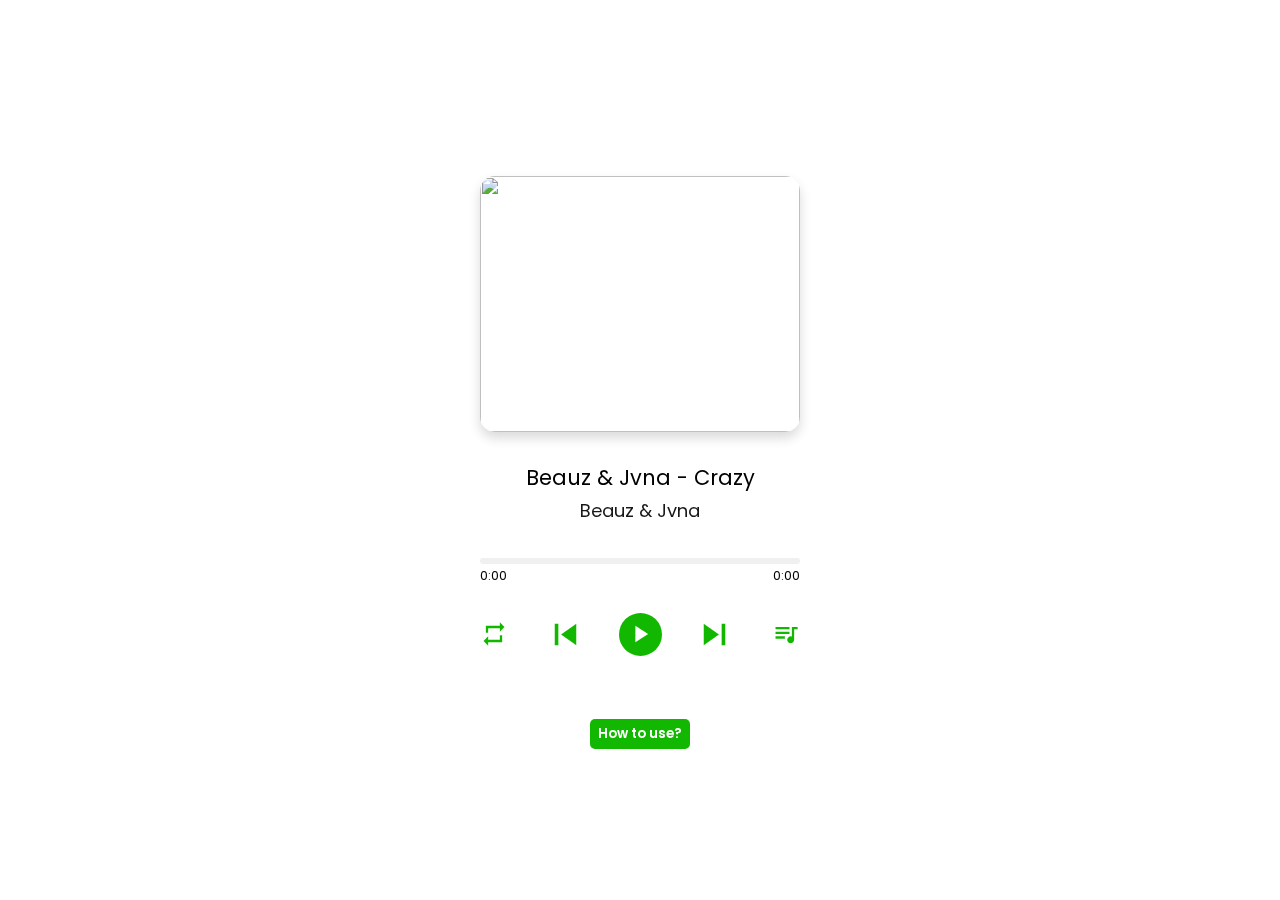
==== index.html @ ba1bf4b5 "Add files via upload" ====
<!DOCTYPE html>
<!-- Coding By Saju Talk-->
<html lang="en">
<head>
  <meta charset="UTF-8">
  <meta name="viewport" content="width=device-width, initial-scale=1.0">
  <title>loozik</title>
  <link rel="stylesheet" href="style.css">
  <link rel="stylesheet" href="https://fonts.googleapis.com/icon?family=Material+Icons">
</head>
<body>
    <div class="loader">
    <div class="circle"></div>
    </div>
    <script>var loader = document.querySelector(".loader")

window.addEventListener("load", vanish);

function vanish() {
  loader.classList.add("disppear");
}</script>

  <div class="wrapper">
    <div class="top-bar">
      <i class="material-icons" style="display: none">expand_more</i>
      <p style="display: none">Now Playing</p>
      <i class="material-icons" style="display: none">more_horiz</i>
    </div>
    <div class="img-area">
      <img src="" alt="">
    </div>
    <div class="song-details">
      <p class="name"></p>
      <p class="artist"></p>
    </div>
    <div class="progress-area">
      <div class="progress-bar">
        <audio id="main-audio" src=""></audio>
      </div>
      <div class="song-timer">
        <span class="current-time">0:00</span>
        <span class="max-duration">0:00</span>
      </div>
    </div>
    <div class="controls">
      <i id="repeat-plist" class="material-icons" title="Playlist looped">repeat</i>
      <i id="prev" class="material-icons">skip_previous</i>
      <div class="play-pause">
        <i class="material-icons play">play_arrow</i>
      </div>
      <i id="next" class="material-icons">skip_next</i>
      <i id="more-music" class="material-icons">queue_music</i>
    </div>
    <div class="music-list">
      <div class="header">
        <div class="row">
          <i class= "list material-icons">queue_music</i>
          <span>Music list</span>
        </div>
        <i id="close" class="material-icons">close</i>
      </div>
      <ul>
        <!-- here li list are coming from js -->
      </ul>
    </div>
    <br />
    <br />
      <center><div class="about">
      <a href="how-to-use.html"><button class="use-btn">How to use?</button></a>
      </div></center>
  </div>
  <script src="music-list.js"></script>
  <script src="script.js"></script>

</body>
</html>
---- style.css ----
@import url('https://fonts.googleapis.com/css2?family=Poppins:wght@200;300;400;500;600;700&display=swap');
*{
  margin: 0;
  padding: 0;
  box-sizing: border-box;
  font-family: "Poppins", sans-serif;
}
.loader{
  position: fixed;
  top: 0;
  left: 0;
  background: transparent;
  height: 100%;
  width: 100%;
  display: flex;
  justify-content: center;
  align-items: center;
}

.disppear{
  animation: vanish 1s forwards;
}
@keyframes vanish {
  100%{
    opacity: 0;
    visibility: hidden;
  }
}
.circle{
  margin: 80% auto;
  width: 40px;
  height: 40px;
  border: 5px solid rgba(33, 33, 33, 0.2);
  border-radius: 50%;
  border-top-color: green;
  border-bottom-color: green;
  animation: spin 1s infinite;
}
@keyframes spin{
  100%{
    transform: rotate(360deg)
  }
}
*::before, *::after{
  padding: 0;
  margin: 0;
}
:root{
  --pink: #12b800;
  --violet: #12b800;
  --lightblack: #000;
  --white: #fff;
  --darkwhite: #fff;
  --pinkshadow: #fff;
  --lightbshadow: rgba(0,0,0,0.15);
}
body{
  display: flex;
  align-items: center;
  justify-content: center;
  min-height: 100vh;
  background: linear-gradient(var(--white) 0%, var(--white) 100%);
}
.wrapper{
  width: 380px;
  padding: 25px 30px;
  overflow: hidden;
  position: relative;
  border-radius: 15px;
  background: var(--white);
  box-shadow: 0px 6px 15px var(--white);
}
.wrapper i{
  cursor: pointer;
}
.top-bar, .progress-area .song-timer, 
.controls, .music-list .header, .music-list ul li{
  display: flex;
  align-items: center;
  justify-content: space-between;
}
.top-bar i{
  font-size: 30px;
  color: var(--lightblack);
}
.top-bar i:first-child{
  margin-left: -7px;
}
.top-bar span{
  font-size: 18px;
  margin-left: -3px;
  color: var(--lightblack);
}
.img-area{
  width: 100%;
  height: 256px;
  overflow: hidden;
  margin-top: 25px;
  border-radius: 15px;
  box-shadow: 0px 6px 12px var(--lightbshadow);
}
.img-area img{
  width: 100%;
  height: 100%;
  object-fit: cover;
}
.song-details{
  text-align: center;
  margin: 30px 0;
}
.song-details p{
  color: var(--lightblack);
}
.song-details .name{
  font-size: 21px;
}
.song-details .artist{
  font-size: 18px;
  opacity: 0.9;
  line-height: 35px;
}
.progress-area{
  height: 6px;
  width: 100%;
  border-radius: 50px;
  background: #f0f0f0;
  cursor: pointer;
}
.progress-area .progress-bar{
  height: inherit;
  width: 0%;
  position: relative;
  border-radius: inherit;
  background: linear-gradient(90deg, var(--pink) 0%, var(--violet) 100%);
}
.progress-bar::before{
  content: "";
  position: absolute;
  height: 12px;
  width: 12px;
  border-radius: 50%;
  top: 50%;
  right: -5px;
  z-index: 2;
  opacity: 0;
  pointer-events: none;
  transform: translateY(-50%);
  background: inherit;
  transition: opacity 0.2s ease;
}
.progress-area:hover .progress-bar::before{
  opacity: 1;
  pointer-events: auto;
}
.progress-area .song-timer{
  margin-top: 2px;
}
.song-timer span{
  font-size: 13px;
  color: var(--lightblack);
}
.controls{
  margin: 40px 0 5px 0;
}
.controls i{
  font-size: 28px;
  user-select: none;
  background: linear-gradient(var(--pink) 0%, var(--violet) 100%);
  background-clip: text;
  -webkit-background-clip: text;
  -webkit-text-fill-color: transparent;
}
.controls i:nth-child(2),
.controls i:nth-child(4){
  font-size: 43px;
}
.controls #prev{
  margin-right: -13px;
}
.controls #next{
  margin-left: -13px;
}
.controls .play-pause{
  height: 60px;
  width: 60px;
  display: flex;
  cursor: pointer;
  align-items: center;
  justify-content: center;
  border-radius: 50%;
  background: linear-gradient(var(--white) 0%, var(--white) 100%);
  box-shadow: 0px 0px 5px var(--white);
}
.play-pause::before{
  position: absolute;
  content: "";
  height: 43px;
  width: 43px;
  border-radius: inherit;
  background: linear-gradient(var(--pink) 0%, var(--violet) 100%);
}
.play-pause i{
  height: 43px;
  width: 43px;
  line-height: 43px;
  text-align: center;
  background: inherit;
  background-clip: text;
  -webkit-background-clip: text;
  -webkit-text-fill-color: transparent;
  position: absolute;
}

.music-list{
  position: absolute;
  background: var(--white);
  width: 100%;
  left: 0;
  bottom: -55%;
  opacity: 0;
  pointer-events: none;
  z-index: 5;
  padding: 15px 30px;
  border-radius: 15px;
  box-shadow: 0px -5px 10px rgba(0,0,0,0.1);
  transition: all 0.15s ease-out;
}
.music-list.show{
  bottom: 0;
  opacity: 1;
  pointer-events: auto;
}
.header .row{
  display: flex;
  align-items: center;
  font-size: 19px;
  color: var(--lightblack);
}
.header .row i{
  cursor: default;
}
.header .row span{
  margin-left: 5px;
}
.header #close{
  font-size: 22px;
  color: var(--lightblack);
}
.music-list ul{
  margin: 10px 0;
  max-height: 260px;
  overflow: auto;
}
.music-list ul::-webkit-scrollbar{
  width: 0px;
}
.music-list ul li{
  list-style: none;
  display: flex;
  cursor: pointer;
  padding-bottom: 10px;
  margin-bottom: 5px;
  color: var(--lightblack);
  border-bottom: 1px solid #E5E5E5;
}
.music-list ul li:last-child{
  border-bottom: 0px;
}
.music-list ul li .row span{
  font-size: 17px;
}
.music-list ul li .row p{
  opacity: 0.9;
}
ul li .audio-duration{
  font-size: 16px;
}
ul li.playing{
  pointer-events: none;
  color: var(--violet);
}

.about{
  width: 100%;
}
.use-btn{
  border-radius: 5px;
  border: none;
  background-color: #12b800;
  color: white;
  font-weight: 600;
  height: 30px;
  width: 100px;
}
.use-btn:hover{
  border-radius: 5px;
  border: none;
  background-color: seagreen;
  color: white;
  font-weight: 600;
  height: 30px;
  width: 100px;
}
a{
  text-decoration: none;
}
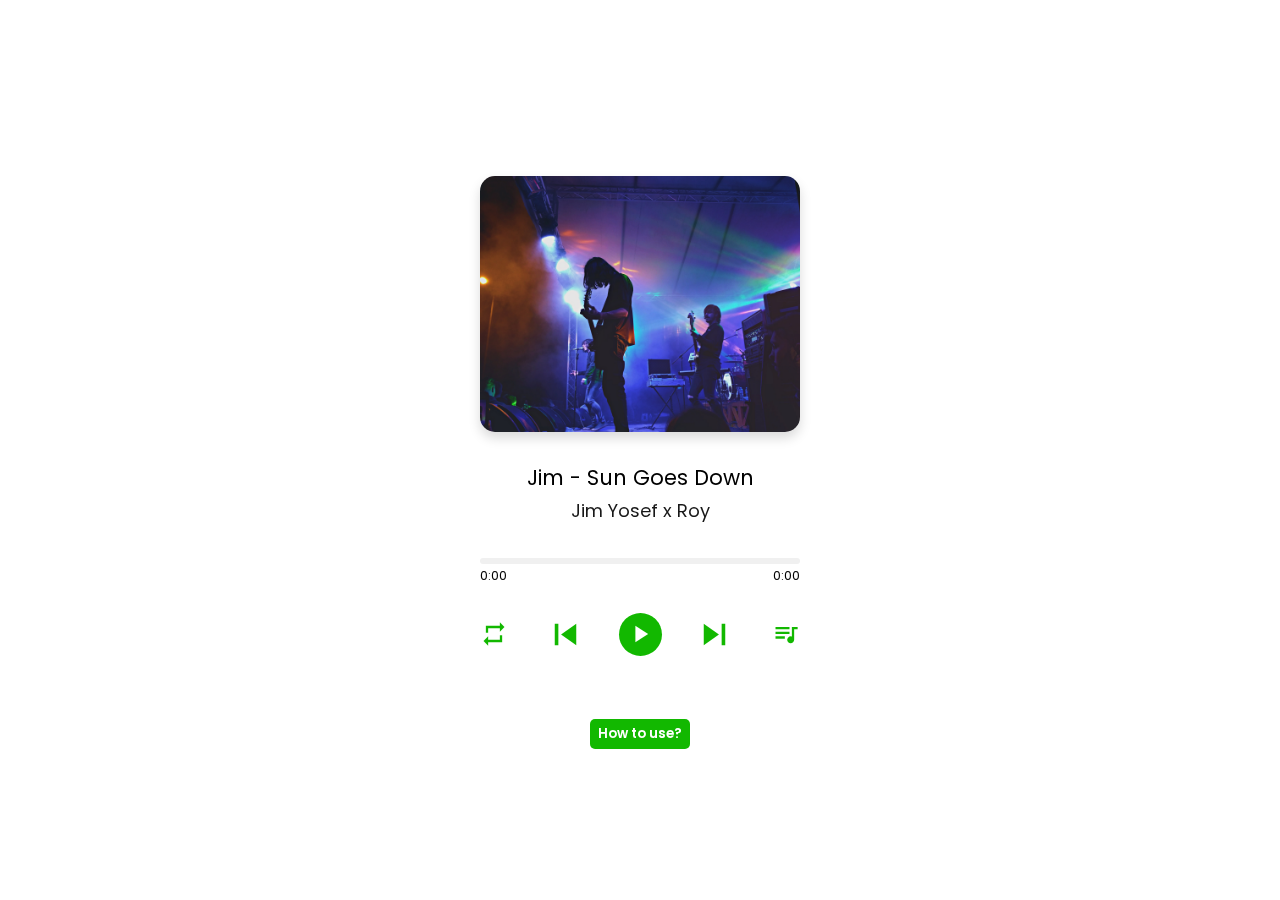
==== commit e6f5362f: "Update index.html" ====
--- a/index.html
+++ b/index.html
@@ -5,6 +5,15 @@
   <meta charset="UTF-8">
   <meta name="viewport" content="width=device-width, initial-scale=1.0">
   <title>loozik</title>
+<!-- Global site tag (gtag.js) - Google Analytics -->
+<script async src="https://www.googletagmanager.com/gtag/js?id=G-W1K65EZT47"></script>
+<script>
+  window.dataLayer = window.dataLayer || [];
+  function gtag(){dataLayer.push(arguments);}
+  gtag('js', new Date());
+  gtag('config', 'G-W1K65EZT47');
+</script>
+  <link rel="icon" type="image/x-icon" href="image (1).png">
   <link rel="stylesheet" href="style.css">
   <link rel="stylesheet" href="https://fonts.googleapis.com/icon?family=Material+Icons">
 </head>
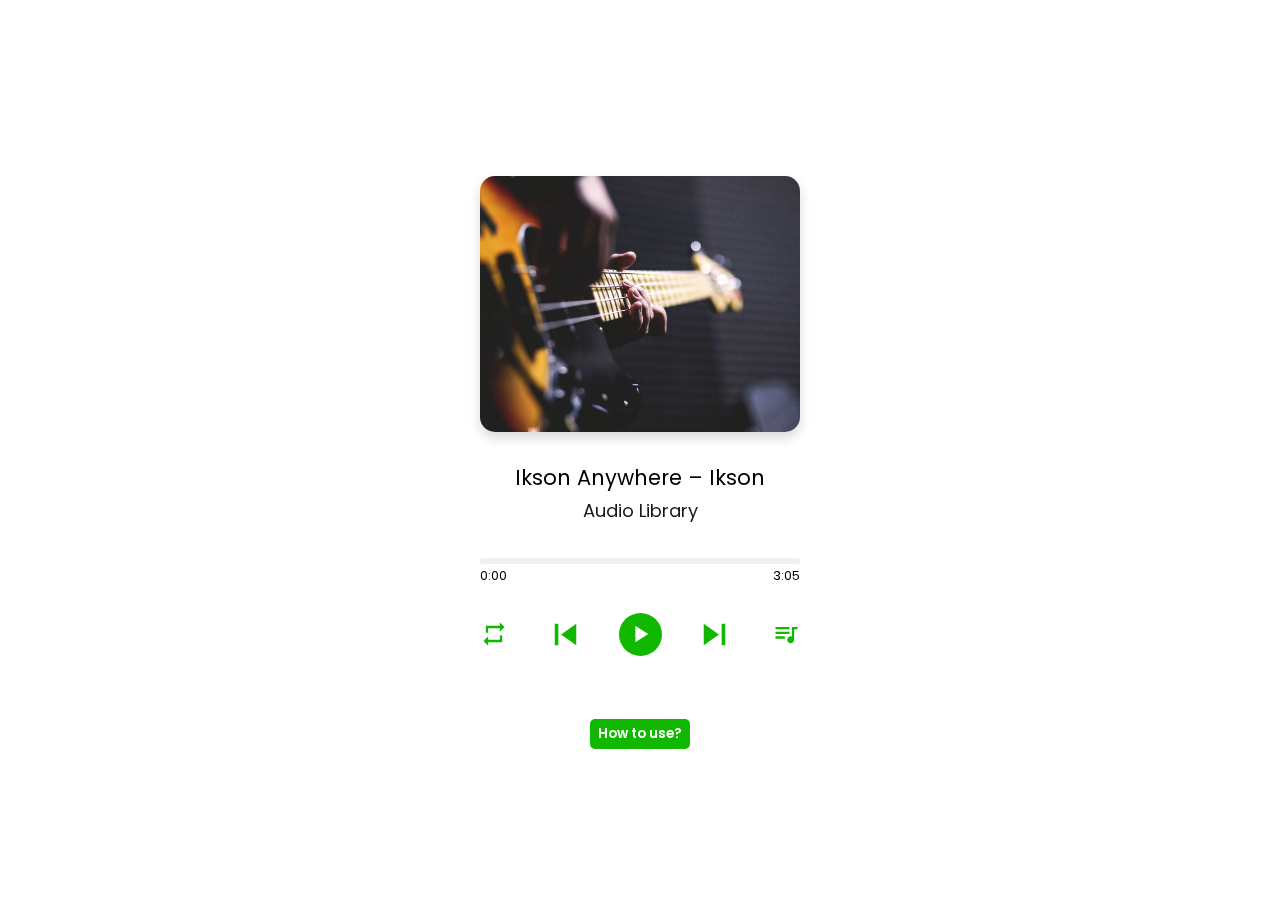
==== commit 2217aa99: "Update index.html" ====
--- a/index.html
+++ b/index.html
@@ -13,7 +13,7 @@
   gtag('js', new Date());
   gtag('config', 'G-W1K65EZT47');
 </script>
-  <link rel="icon" type="image/x-icon" href="image (1).png">
+  <link rel="icon" type="image/x-icon" href="https://i.postimg.cc/rpDbWw6f/image-1.png">
   <link rel="stylesheet" href="style.css">
   <link rel="stylesheet" href="https://fonts.googleapis.com/icon?family=Material+Icons">
 </head>
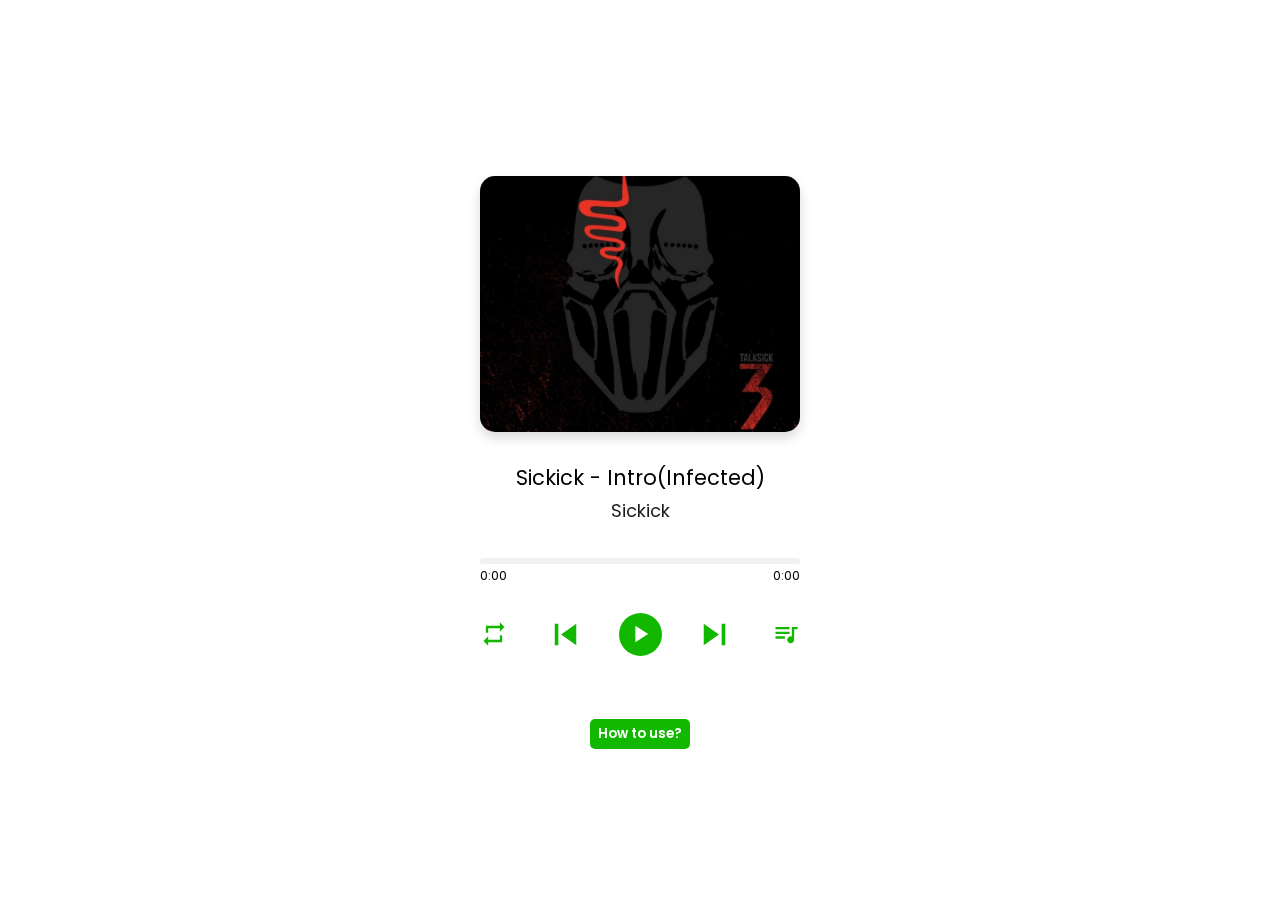
==== commit a395f577: "Update index.html" ====
--- a/index.html
+++ b/index.html
@@ -12,6 +12,15 @@
   function gtag(){dataLayer.push(arguments);}
   gtag('js', new Date());
   gtag('config', 'G-W1K65EZT47');
+</script>
+<script src="https://cdn.onesignal.com/sdks/OneSignalSDK.js" async=""></script>
+<script>
+  window.OneSignal = window.OneSignal || [];
+  OneSignal.push(function() {
+    OneSignal.init({
+      appId: "7bdf4b9a-d47b-4991-8457-076886127295",
+    });
+  });
 </script>
   <link rel="icon" type="image/x-icon" href="https://i.postimg.cc/rpDbWw6f/image-1.png">
   <link rel="stylesheet" href="style.css">
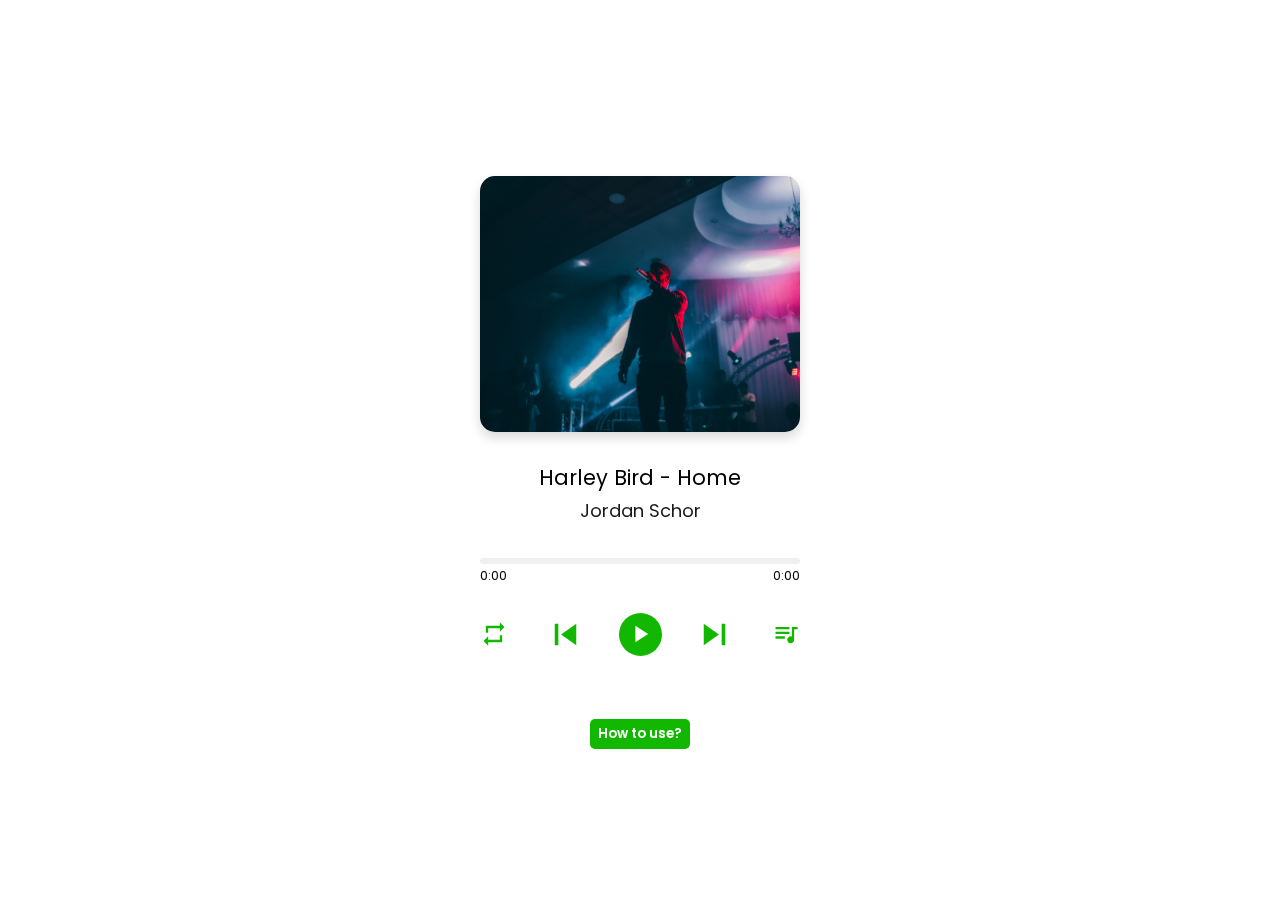
==== commit 8bdee6a8: "Update index.html" ====
--- a/index.html
+++ b/index.html
@@ -45,7 +45,7 @@
       <i class="material-icons" style="display: none">more_horiz</i>
     </div>
     <div class="img-area">
-      <img src="" alt="">
+      <img src="" alt="loozik">
     </div>
     <div class="song-details">
       <p class="name"></p>
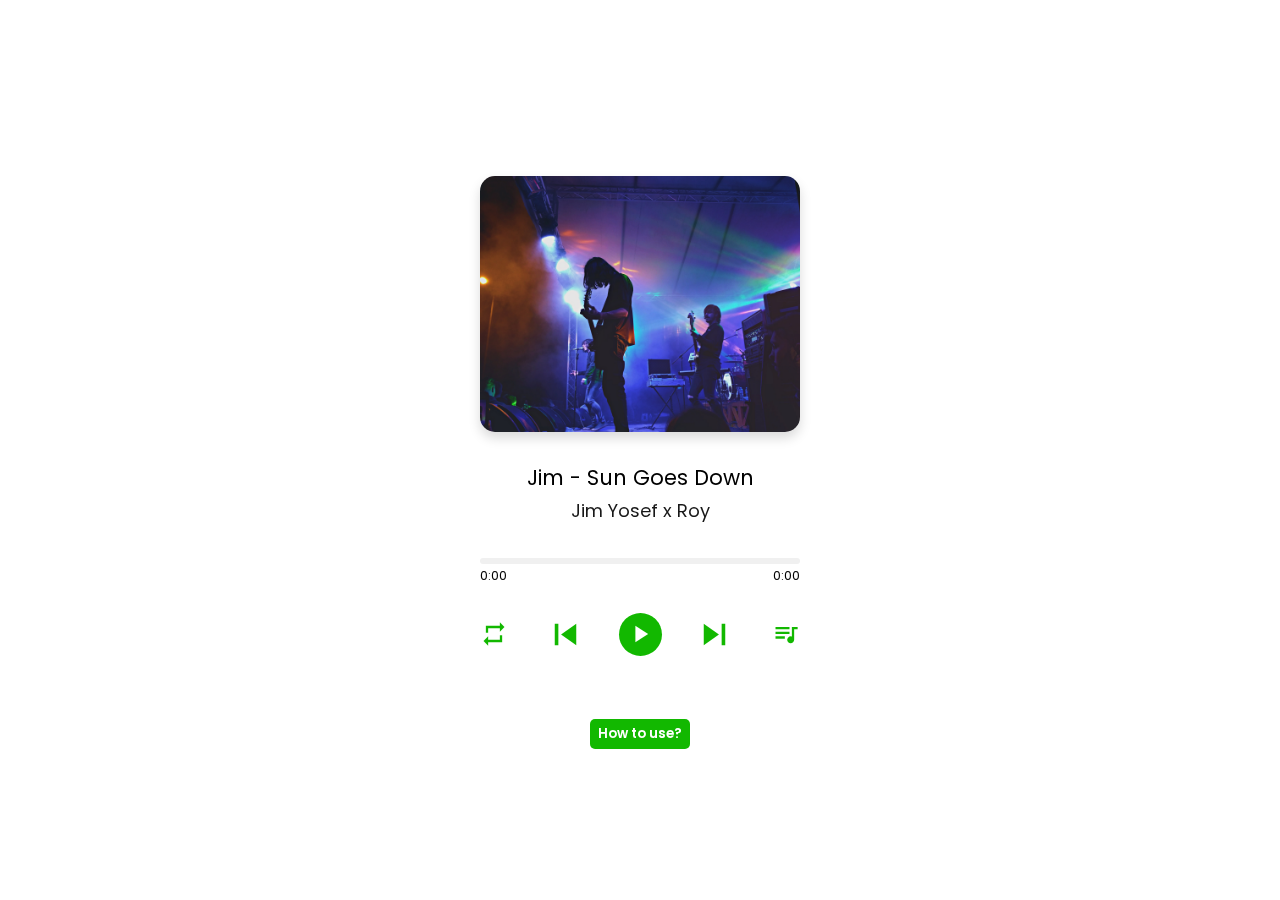
==== commit 36a58e8e: "Update index.html" ====
--- a/index.html
+++ b/index.html
@@ -2,38 +2,42 @@
 <!-- Coding By Saju Talk-->
 <html lang="en">
 <head>
+  <!--Meta charset-->
   <meta charset="UTF-8">
+  <!--Meta edge-->
+  <meta http-equiv="X-UA-Compatible" content="ie=edge" />
+  <!--Meta viewport-->
   <meta name="viewport" content="width=device-width, initial-scale=1.0">
+  <!--Meta description-->
+  <meta name="description" content="Play music change your life, Powered by loozik">
+  <!--Meta keywords-->
+  <meta name="keywords" content="loozik, music, pushpa, song, fluid" />
+  <!--Title-->
   <title>loozik</title>
-<!-- Global site tag (gtag.js) - Google Analytics -->
-<script async src="https://www.googletagmanager.com/gtag/js?id=G-W1K65EZT47"></script>
-<script>
-  window.dataLayer = window.dataLayer || [];
-  function gtag(){dataLayer.push(arguments);}
-  gtag('js', new Date());
-  gtag('config', 'G-W1K65EZT47');
-</script>
+  <!--Favicon-->
+  <link rel="shortcut icon" href="https://drive.google.com/uc?export=download&id=1eu8bMnIzooSWtNejXBGAwSkGcsgjLII5" type="image/png" />
+  <!--Style-->
+  <link rel="stylesheet" href="style.css">
+  <!--Google icon-->
+  <link rel="stylesheet" href="https://fonts.googleapis.com/icon?family=Material+Icons">
+  <!--Meta author-->
+  <meta name="author" content="Saju Talk" />
 <script src="https://cdn.onesignal.com/sdks/OneSignalSDK.js" async=""></script>
 <script>
   window.OneSignal = window.OneSignal || [];
   OneSignal.push(function() {
     OneSignal.init({
-      appId: "7bdf4b9a-d47b-4991-8457-076886127295",
+      appId: "40d5b54a-bee5-4b8b-a2ba-5b2d990963d5",
     });
   });
 </script>
-  <link rel="icon" type="image/x-icon" href="https://i.postimg.cc/rpDbWw6f/image-1.png">
-  <link rel="stylesheet" href="style.css">
-  <link rel="stylesheet" href="https://fonts.googleapis.com/icon?family=Material+Icons">
 </head>
 <body>
     <div class="loader">
     <div class="circle"></div>
     </div>
     <script>var loader = document.querySelector(".loader")
-
 window.addEventListener("load", vanish);
-
 function vanish() {
   loader.classList.add("disppear");
 }</script>
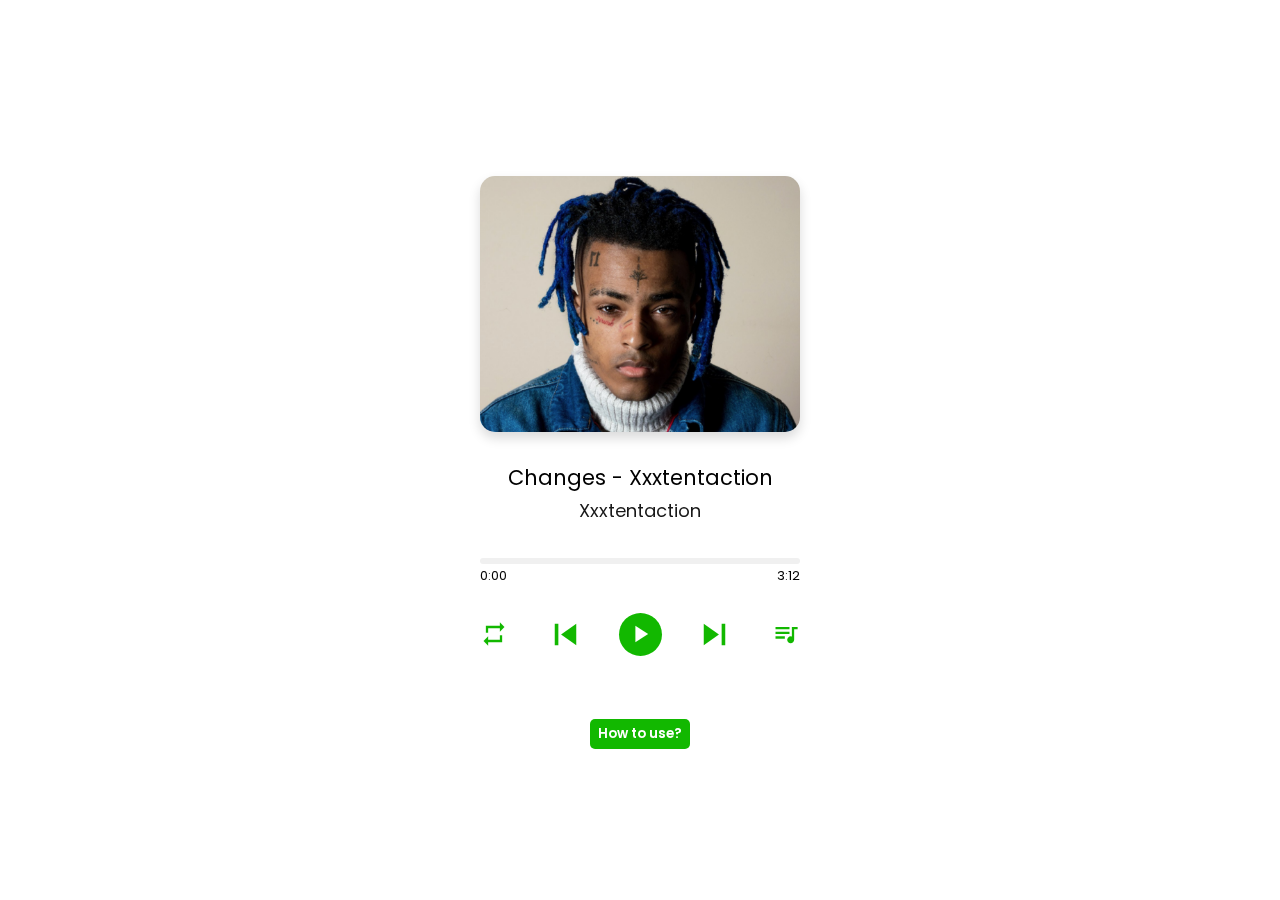
==== commit e1fedc42: "Update index.html" ====
--- a/index.html
+++ b/index.html
@@ -30,6 +30,15 @@
       appId: "40d5b54a-bee5-4b8b-a2ba-5b2d990963d5",
     });
   });
+</script>
+<!-- Global site tag (gtag.js) - Google Analytics -->
+<script async src="https://www.googletagmanager.com/gtag/js?id=G-W1K65EZT47"></script>
+<script>
+  window.dataLayer = window.dataLayer || [];
+  function gtag(){dataLayer.push(arguments);}
+  gtag('js', new Date());
+
+  gtag('config', 'G-W1K65EZT47');
 </script>
 </head>
 <body>
